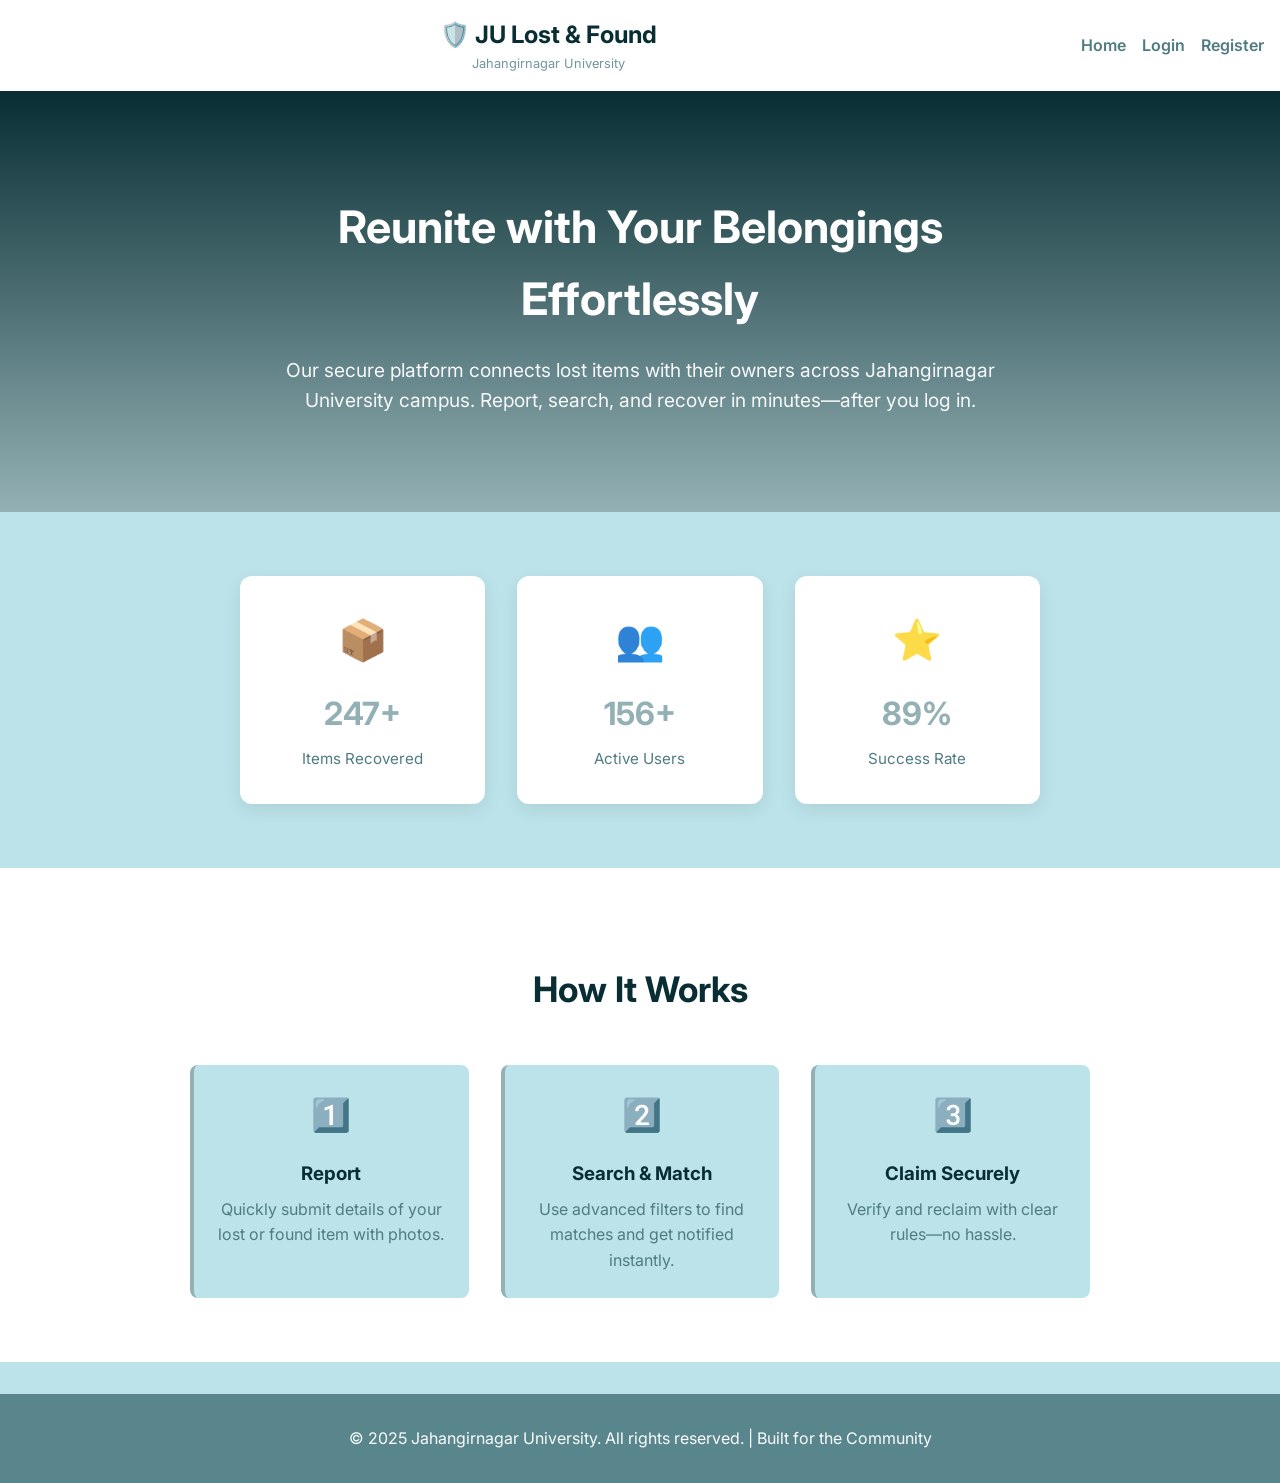
==== index.html @ 9ce93a04 "Landing page" ====
<!DOCTYPE html>
<html lang="en">
<head>
    <meta charset="UTF-8">
    <meta name="viewport" content="width=device-width, initial-scale=1.0">
    <title>JU Lost & Found</title>
    <link rel="stylesheet" href="css/style.css">
    <script src="js/script.js" defer></script>
    <link href="https://fonts.googleapis.com/css2?family=Inter:wght@400;600;700&display=swap" rel="stylesheet">
</head>
<body>
    <header>
        <div class="logo">
            <h2 style="color: var(--primary); margin: 0; font-weight: 700;">🛡️ JU Lost & Found</h2>
            <small style="color: var(--secondary);">Jahangirnagar University</small>
        </div>
        <nav>
            <ul>
                <li><a href="index.html">Home</a></li>
                <li><a href="login.html">Login</a></li>
                <li><a href="register.html">Register</a></li>
            </ul>
        </nav>
    </header>

    <main>
        <section class="hero">
            <div class="hero-content">
                <h1>Reunite with Your Belongings Effortlessly</h1>
                <p>Our secure platform connects lost items with their owners across Jahangirnagar University campus. Report, search, and recover in minutes—after you log in.</p>
            </div>
        </section>

        <section class="stats-grid">
            <div class="stat-card">
                <div class="stat-icon">📦</div>
                <h3>247+</h3>
                <p>Items Recovered</p>
            </div>
            <div class="stat-card">
                <div class="stat-icon">👥</div>
                <h3>156+</h3>
                <p>Active Users</p>
            </div>
            <div class="stat-card">
                <div class="stat-icon">⭐</div>
                <h3>89%</h3>
                <p>Success Rate</p>
            </div>
        </section>

        <section class="how-it-works">
            <h2>How It Works</h2>
            <div class="steps-grid">
                <div class="step">
                    <div class="step-icon">1️⃣</div>
                    <h3>Report</h3>
                    <p>Quickly submit details of your lost or found item with photos.</p>
                </div>
                <div class="step">
                    <div class="step-icon">2️⃣</div>
                    <h3>Search & Match</h3>
                    <p>Use advanced filters to find matches and get notified instantly.</p>
                </div>
                <div class="step">
                    <div class="step-icon">3️⃣</div>
                    <h3>Claim Securely</h3>
                    <p>Verify and reclaim with clear rules—no hassle.</p>
                </div>
            </div>
        </section>
    </main>

    <footer>
        <p>&copy; 2025 Jahangirnagar University. All rights reserved. | Built for the Community</p>
    </footer>
</body>
</html>
---- css/style.css ----
/* Winter Chill Palette: Serene Blues & Grays */
:root {
    --primary: #082E33;
    --secondary: #4F7C82;
    --accent: #93B1B5;
    --bg-light: #BBE3E9;
    --text-dark: #082E33;
    --white: #FFFFFF;
    --danger: #4F7C82;
}

body {
    font-family: 'Inter', 'Arial', sans-serif;
    background-color: var(--bg-light);
    color: var(--text-dark);
    margin: 0;
    padding: 0;
    line-height: 1.6;
}

header {
    background-color: var(--white);
    padding: 1rem;
    box-shadow: 0 2px 4px rgba(0,0,0,0.05); /* Softer shadow for chill vibe */
    display: flex;
    justify-content: space-between;
    align-items: center;
}

nav ul {
    list-style: none;
    display: flex;
    gap: 1rem;
    margin: 0;
    padding: 0;
}

nav a {
    color: var(--secondary);
    text-decoration: none;
    font-weight: 600;
}

nav a:hover {
    color: var(--primary);
}

.btn {
    background-color: var(--primary);
    color: var(--white);
    padding: 0.75rem 1.5rem;
    border: none;
    border-radius: 5px;
    text-decoration: none;
    cursor: pointer;
    display: inline-block;
    font-weight: 600;
    transition: background-color 0.2s ease;
}

.btn:hover {
    background-color: #0a3a40; /* Slightly lighter primary for hover */
}

.btn-secondary {
    background-color: var(--secondary);
}

.btn-secondary:hover {
    background-color: #5d8a92;
}

.btn-large {
    padding: 1rem 2rem;
    font-size: 1.1rem;
}

.form-container {
    max-width: 500px;
    margin: 2rem auto;
    padding: 2rem;
    background: var(--white);
    border-radius: 8px;
    box-shadow: 0 4px 6px rgba(0,0,0,0.05);
}

input, select, textarea {
    width: 100%;
    padding: 0.75rem;
    margin: 0.5rem 0;
    border: 1px solid var(--accent);
    border-radius: 4px;
    box-sizing: border-box;
    background: var(--bg-light);
}

input:focus, select:focus, textarea:focus {
    outline: none;
    border-color: var(--primary);
}

.hero {
    text-align: center;
    padding: 4rem 2rem;
    background: linear-gradient(to bottom, var(--primary), var(--accent)); /* Chill gradient: dark to mid */
    color: var(--white);
}

.hero-content {
    max-width: 800px;
    margin: 0 auto;
}

.hero h1 {
    font-size: 2.8rem;
    margin-bottom: 1rem;
    font-weight: 700;
}

.hero p {
    font-size: 1.2rem;
    margin-bottom: 2rem;
    opacity: 0.95;
}

.search-form {
    margin: 2rem 0;
}

.search-wrapper {
    display: flex;
    max-width: 500px;
    margin: 0 auto;
    border-radius: 50px;
    overflow: hidden;
    box-shadow: 0 4px 12px rgba(0,0,0,0.1);
}

.search-wrapper input {
    flex: 1;
    border: none;
    padding: 1rem 1.5rem;
    font-size: 1rem;
    background: var(--white);
    outline: none;
    color: var(--text-dark);
}

.search-btn {
    background: var(--secondary);
    border: none;
    padding: 1rem 1.5rem;
    color: var(--white);
    cursor: pointer;
    white-space: nowrap;
    font-weight: 600;
    transition: background-color 0.2s ease;
}

.search-btn:hover {
    background: var(--primary);
}

.hero-actions {
    display: flex;
    gap: 1rem;
    justify-content: center;
    flex-wrap: wrap;
}

.stats-grid {
    display: grid;
    grid-template-columns: repeat(auto-fit, minmax(200px, 1fr));
    gap: 2rem;
    max-width: 800px;
    margin: 4rem auto;
    padding: 0 2rem;
}

.stat-card {
    background: var(--white);
    padding: 2rem 1.5rem;
    text-align: center;
    border-radius: 12px;
    box-shadow: 0 6px 20px rgba(0,0,0,0.08);
    transition: transform 0.2s ease, box-shadow 0.2s ease;
}

.stat-card:hover {
    transform: translateY(-5px);
    box-shadow: 0 8px 25px rgba(0,0,0,0.12);
}

.stat-icon {
    font-size: 2.5rem;
    margin-bottom: 1rem;
    opacity: 0.9;
}

.stat-card h3 {
    color: var(--accent); /* Soft accent for numbers */
    font-size: 2rem;
    margin: 0.5rem 0;
    font-weight: 700;
}

.stat-card p {
    margin: 0;
    color: var(--secondary);
    font-size: 0.95rem;
}

.how-it-works {
    padding: 4rem 2rem;
    background: var(--white);
    text-align: center;
}

.how-it-works h2 {
    font-size: 2.2rem;
    margin-bottom: 3rem;
    color: var(--primary);
}

.steps-grid {
    display: grid;
    grid-template-columns: repeat(auto-fit, minmax(250px, 1fr));
    gap: 2rem;
    max-width: 900px;
    margin: 0 auto;
}

.step {
    padding: 1.5rem;
    border-left: 4px solid var(--accent);
    background: var(--bg-light);
    border-radius: 8px;
    transition: background-color 0.2s ease;
}

.step:hover {
    background: var(--white);
}

.step-icon {
    font-size: 2rem;
    display: block;
    margin-bottom: 1rem;
}

.step h3 {
    color: var(--primary);
    margin-bottom: 0.5rem;
}

.step p {
    color: var(--secondary);
    margin: 0;
}

.dashboard-section {
    padding: 2rem;
    background: var(--white);
    margin: 1rem;
    border-radius: 8px;
    box-shadow: 0 2px 4px rgba(0,0,0,0.05);
    border-left: 4px solid var(--accent);
}

footer {
    background-color: var(--secondary);
    color: var(--white);
    text-align: center;
    padding: 1rem;
    margin-top: 2rem;
    opacity: 0.9;
}

.message {
    padding: 1rem;
    border-radius: 4px;
    margin: 1rem 0;
}

.success { 
    background-color: #d4edda; 
    color: var(--accent); /* Tie to palette */
    border-left: 4px solid var(--accent);
}

.error { 
    background-color: #f8d7da; 
    color: var(--danger); 
    border-left: 4px solid var(--danger);
}

/* Logo in Header */
.logo {
    display: flex;
    flex-direction: column;
    align-items: center;
    flex: 1;
}

.logo small {
    font-size: 0.8rem;
    opacity: 0.8;
    color: var(--secondary);
}

/* Responsive */
@media (max-width: 768px) {
    .hero h1 { font-size: 2rem; }
    .stats-grid { grid-template-columns: 1fr; }
    .steps-grid { grid-template-columns: 1fr; }
    .hero-actions { flex-direction: column; align-items: center; }
    nav ul { flex-direction: column; gap: 0.5rem; }
}
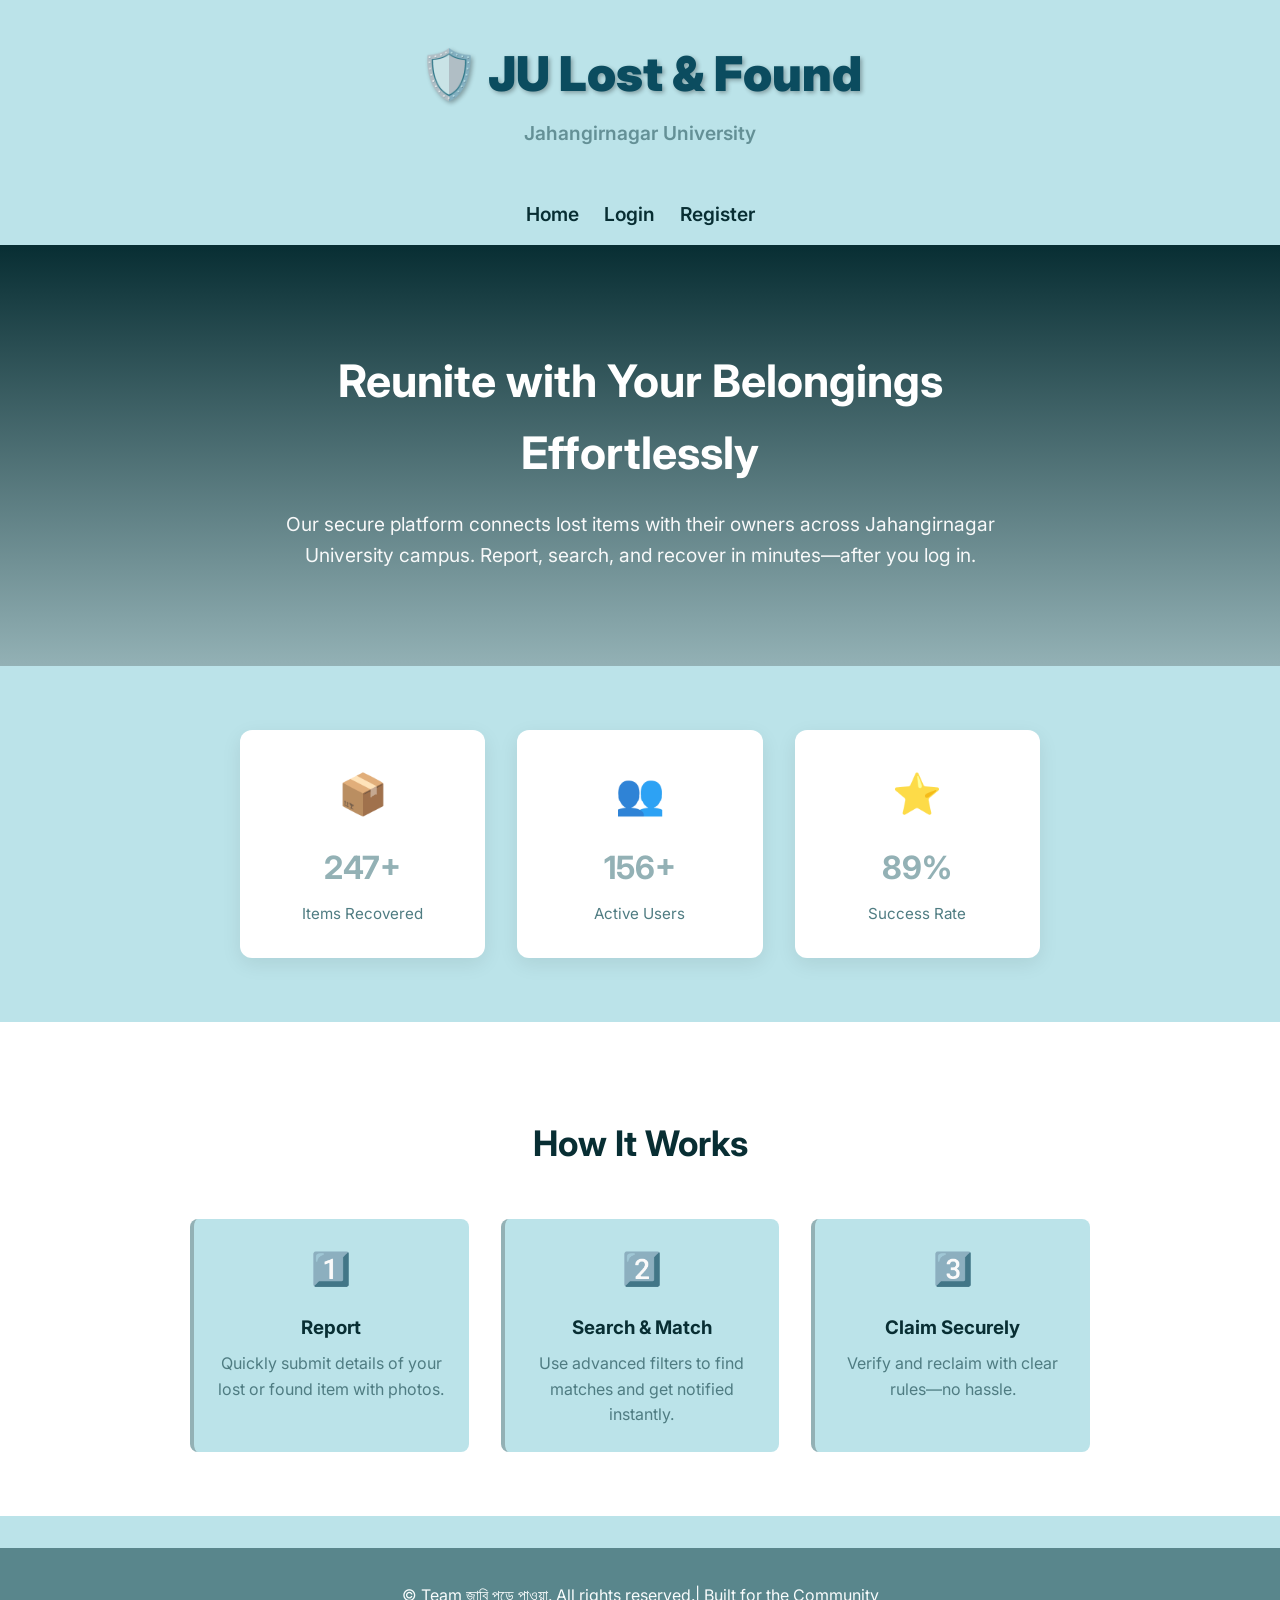
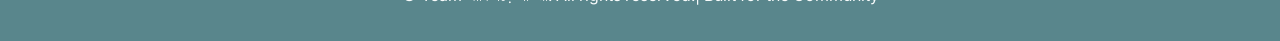
==== commit 64f7829c: "feature: mark-matched button to mark item found by owner" ====
--- a/index.html
+++ b/index.html
@@ -1,78 +1,144 @@
 <!DOCTYPE html>
 <html lang="en">
-<head>
-    <meta charset="UTF-8">
-    <meta name="viewport" content="width=device-width, initial-scale=1.0">
-    <title>JU Lost & Found</title>
-    <link rel="stylesheet" href="css/style.css">
+  <head>
+    <meta charset="UTF-8" />
+    <meta name="viewport" content="width=device-width, initial-scale=1.0" />
+    <title>জাবি পড়ে পাওয়া | JU Lost & Found</title>
+    <link rel="stylesheet" href="css/style.css" />
     <script src="js/script.js" defer></script>
-    <link href="https://fonts.googleapis.com/css2?family=Inter:wght@400;600;700&display=swap" rel="stylesheet">
-</head>
-<body>
+    <link
+      href="https://fonts.googleapis.com/css2?family=Inter:wght@400;600;700&display=swap"
+      rel="stylesheet"
+    />
+  </head>
+  <body>
     <header>
-        <div class="logo">
-            <h2 style="color: var(--primary); margin: 0; font-weight: 700;">🛡️ JU Lost & Found</h2>
-            <small style="color: var(--secondary);">Jahangirnagar University</small>
-        </div>
-        <nav>
-            <ul>
-                <li><a href="index.html">Home</a></li>
-                <li><a href="login.html">Login</a></li>
-                <li><a href="register.html">Register</a></li>
-            </ul>
+      <div class="logo" style="text-align: center; margin: 20px 0">
+        <h1
+          style="
+            color: #0b4c5f;
+            font-size: 3rem;
+            font-weight: 900;
+            margin: 0;
+            text-shadow: 2px 2px 4px rgba(0, 0, 0, 0.3);
+          "
+        >
+          🛡️ JU Lost & Found
+        </h1>
+        <small
+          style="
+            display: block;
+            color: #4f7c82;
+            font-size: 1.2rem;
+            font-weight: 600;
+            margin-top: 5px;
+          "
+        >
+          Jahangirnagar University
+        </small>
+      </div>
+    
+      <div>
+        <nav style="text-align: center; margin-top: 15px">
+          <ul
+            style="
+              list-style: none;
+              padding: 0;
+              margin: 0;
+              display: inline-flex;
+              gap: 25px;
+              font-size: 1.2rem;
+              font-weight: 600;
+            "
+          >
+            <li>
+              <a href="index.html" style="text-decoration: none; color: #082e33"
+                >Home</a
+              >
+            </li>
+            <li>
+              <a href="login.html" style="text-decoration: none; color: #082e33"
+                >Login</a
+              >
+            </li>
+            <li>
+              <a
+                href="register.html"
+                style="text-decoration: none; color: #082e33"
+                >Register</a
+              >
+            </li>
+          </ul>
         </nav>
+      </div>
     </header>
 
     <main>
-        <section class="hero">
-            <div class="hero-content">
-                <h1>Reunite with Your Belongings Effortlessly</h1>
-                <p>Our secure platform connects lost items with their owners across Jahangirnagar University campus. Report, search, and recover in minutes—after you log in.</p>
-            </div>
-        </section>
+      <section class="hero">
+        <div class="hero-content">
+          <h1>Reunite with Your Belongings Effortlessly</h1>
+          <p>
+            Our secure platform connects lost items with their owners across
+            Jahangirnagar University campus. Report, search, and recover in
+            minutes—after you log in.
+          </p>
+        </div>
+      </section>
 
-        <section class="stats-grid">
-            <div class="stat-card">
-                <div class="stat-icon">📦</div>
-                <h3>247+</h3>
-                <p>Items Recovered</p>
-            </div>
-            <div class="stat-card">
-                <div class="stat-icon">👥</div>
-                <h3>156+</h3>
-                <p>Active Users</p>
-            </div>
-            <div class="stat-card">
-                <div class="stat-icon">⭐</div>
-                <h3>89%</h3>
-                <p>Success Rate</p>
-            </div>
-        </section>
+      <section class="stats-grid">
+        <div class="stat-card">
+          <div class="stat-icon">📦</div>
+          <h3>247+</h3>
+          <p>Items Recovered</p>
+        </div>
+        <div class="stat-card">
+          <div class="stat-icon">👥</div>
+          <h3>156+</h3>
+          <p>Active Users</p>
+        </div>
+        <div class="stat-card">
+          <div class="stat-icon">⭐</div>
+          <h3>89%</h3>
+          <p>Success Rate</p>
+        </div>
+      </section>
 
-        <section class="how-it-works">
-            <h2>How It Works</h2>
-            <div class="steps-grid">
-                <div class="step">
-                    <div class="step-icon">1️⃣</div>
-                    <h3>Report</h3>
-                    <p>Quickly submit details of your lost or found item with photos.</p>
-                </div>
-                <div class="step">
-                    <div class="step-icon">2️⃣</div>
-                    <h3>Search & Match</h3>
-                    <p>Use advanced filters to find matches and get notified instantly.</p>
-                </div>
-                <div class="step">
-                    <div class="step-icon">3️⃣</div>
-                    <h3>Claim Securely</h3>
-                    <p>Verify and reclaim with clear rules—no hassle.</p>
-                </div>
-            </div>
-        </section>
+      <section class="how-it-works">
+        <h2>How It Works</h2>
+        <div class="steps-grid">
+          <div class="step">
+            <div class="step-icon">1️⃣</div>
+            <h3>Report</h3>
+            <p>
+              Quickly submit details of your lost or found item with photos.
+            </p>
+          </div>
+          <div class="step">
+            <div class="step-icon">2️⃣</div>
+            <h3>Search & Match</h3>
+            <p>
+              Use advanced filters to find matches and get notified instantly.
+            </p>
+          </div>
+          <div class="step">
+            <div class="step-icon">3️⃣</div>
+            <h3>Claim Securely</h3>
+            <p>Verify and reclaim with clear rules—no hassle.</p>
+          </div>
+        </div>
+      </section>
     </main>
 
-    <footer>
-        <p>&copy; 2025 Jahangirnagar University. All rights reserved. | Built for the Community</p>
+    <footer
+      class="bg-white shadow-sm mt-5"
+      style="border-top: 3px solid #4f7c82"
+    >
+      <div class="container text-center py-4">
+        <p class="mb-0">
+          &copy; Team জাবি পড়ে পাওয়া. All rights reserved.| Built for the
+          Community
+        </p>
+      </div>
     </footer>
-</body>
-</html>+  </body>
+</html>
--- a/css/style.css
+++ b/css/style.css
@@ -19,12 +19,13 @@
 }
 
 header {
-    background-color: var(--white);
+    /* background-color: var(--white); */
     padding: 1rem;
-    box-shadow: 0 2px 4px rgba(0,0,0,0.05); /* Softer shadow for chill vibe */
-    display: flex;
-    justify-content: space-between;
-    align-items: center;
+    box-shadow: 0 2px 4px rgba(0,0,0,0.05);
+    display: flex;
+    flex-direction: column; /* Stack children vertically */
+    /* align-items: center; */
+    gap: 15px; /* space between logo and nav */
 }
 
 nav ul {
